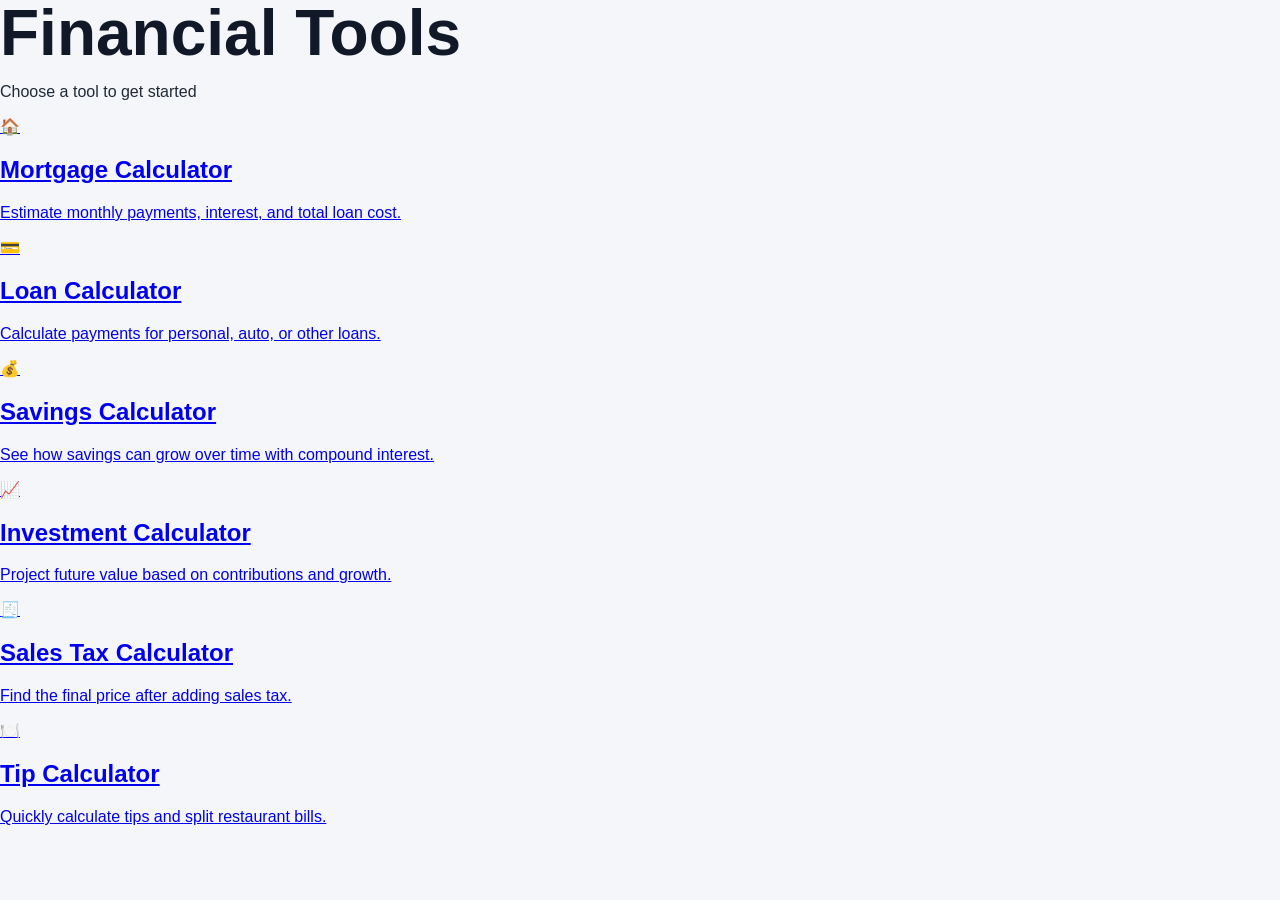
==== index.html @ abe83025 "Refactor HTML structure for financial tools page" ====
<!DOCTYPE html>
<html lang="en">
<head>
  <meta charset="UTF-8" />
  <meta name="viewport" content="width=device-width, initial-scale=1.0" />
  <title>Financial Tools</title>
  <link rel="stylesheet" href="style.css" />
</head>
<body>
  <main class="page">
    <header class="hero">
      <h1>Financial Tools</h1>
      <p>Choose a tool to get started</p>
    </header>

    <section class="tools-grid">
      <a class="tool-card" href="mortgage-calculator.html">
        <div class="tool-icon">🏠</div>
        <div class="tool-content">
          <h2>Mortgage Calculator</h2>
          <p>Estimate monthly payments, interest, and total loan cost.</p>
        </div>
      </a>

      <a class="tool-card" href="loan-calculator.html">
        <div class="tool-icon">💳</div>
        <div class="tool-content">
          <h2>Loan Calculator</h2>
          <p>Calculate payments for personal, auto, or other loans.</p>
        </div>
      </a>

      <a class="tool-card" href="savings-calculator.html">
        <div class="tool-icon">💰</div>
        <div class="tool-content">
          <h2>Savings Calculator</h2>
          <p>See how savings can grow over time with compound interest.</p>
        </div>
      </a>

      <a class="tool-card" href="investment-calculator.html">
        <div class="tool-icon">📈</div>
        <div class="tool-content">
          <h2>Investment Calculator</h2>
          <p>Project future value based on contributions and growth.</p>
        </div>
      </a>

      <a class="tool-card" href="sales-tax-calculator.html">
        <div class="tool-icon">🧾</div>
        <div class="tool-content">
          <h2>Sales Tax Calculator</h2>
          <p>Find the final price after adding sales tax.</p>
        </div>
      </a>

      <a class="tool-card" href="tip-calculator.html">
        <div class="tool-icon">🍽️</div>
        <div class="tool-content">
          <h2>Tip Calculator</h2>
          <p>Quickly calculate tips and split restaurant bills.</p>
        </div>
      </a>
    </section>
  </main>
</body>
</html>
---- style.css ----
* {
  box-sizing: border-box;
}

body {
  margin: 0;
  font-family: Arial, sans-serif;
  background: #f4f6fa;
  color: #1f2937;
}

.container {
  max-width: 1120px;
  margin: 0 auto;
  padding: 56px 20px 80px;
  text-align: center;
}

h1 {
  margin: 0;
  font-size: 64px;
  line-height: 1.05;
  font-weight: 800;
  color: #111827;
}

.subtitle {
  margin: 20px 0 42px;
  font-size: 18px;
  color: #6b7280;
}

.game-grid {
  display: grid;
  grid-template-columns: repeat(3, 1fr);
  gap: 22px;
}

.game-card {
  display: flex;
  align-items: center;
  gap: 18px;
  background: #ffffff;
  border: 1px solid #d9e0ea;
  border-radius: 22px;
  padding: 28px 22px;
  text-decoration: none;
  color: inherit;
  text-align: left;
  min-height: 145px;
  box-shadow: 0 1px 2px rgba(16, 24, 40, 0.04);
  transition: transform 0.18s ease, box-shadow 0.18s ease, border-color 0.18s ease;
}

.game-card:hover {
  transform: translateY(-2px);
  border-color: #c7d2df;
  box-shadow: 0 10px 24px rgba(16, 24, 40, 0.08);
}

.icon-box {
  width: 68px;
  height: 68px;
  border-radius: 18px;
  background: #eef3e8;
  display: flex;
  align-items: center;
  justify-content: center;
  font-size: 31px;
  flex-shrink: 0;
}

.card-text h2 {
  margin: 0 0 10px;
  font-size: 22px;
  line-height: 1.2;
  font-weight: 700;
  color: #111827;
}

.card-text p {
  margin: 0;
  font-size: 16px;
  line-height: 1.45;
  color: #4b5563;
}

@media (max-width: 980px) {
  .game-grid {
    grid-template-columns: repeat(2, 1fr);
  }

  h1 {
    font-size: 50px;
  }
}

@media (max-width: 640px) {
  .container {
    padding: 40px 16px 60px;
  }

  .game-grid {
    grid-template-columns: 1fr;
  }

  h1 {
    font-size: 38px;
  }

  .subtitle {
    font-size: 17px;
  }

  .game-card {
    padding: 22px 18px;
    min-height: auto;
  }

  .icon-box {
    width: 58px;
    height: 58px;
    font-size: 27px;
  }

  .card-text h2 {
    font-size: 20px;
  }
}
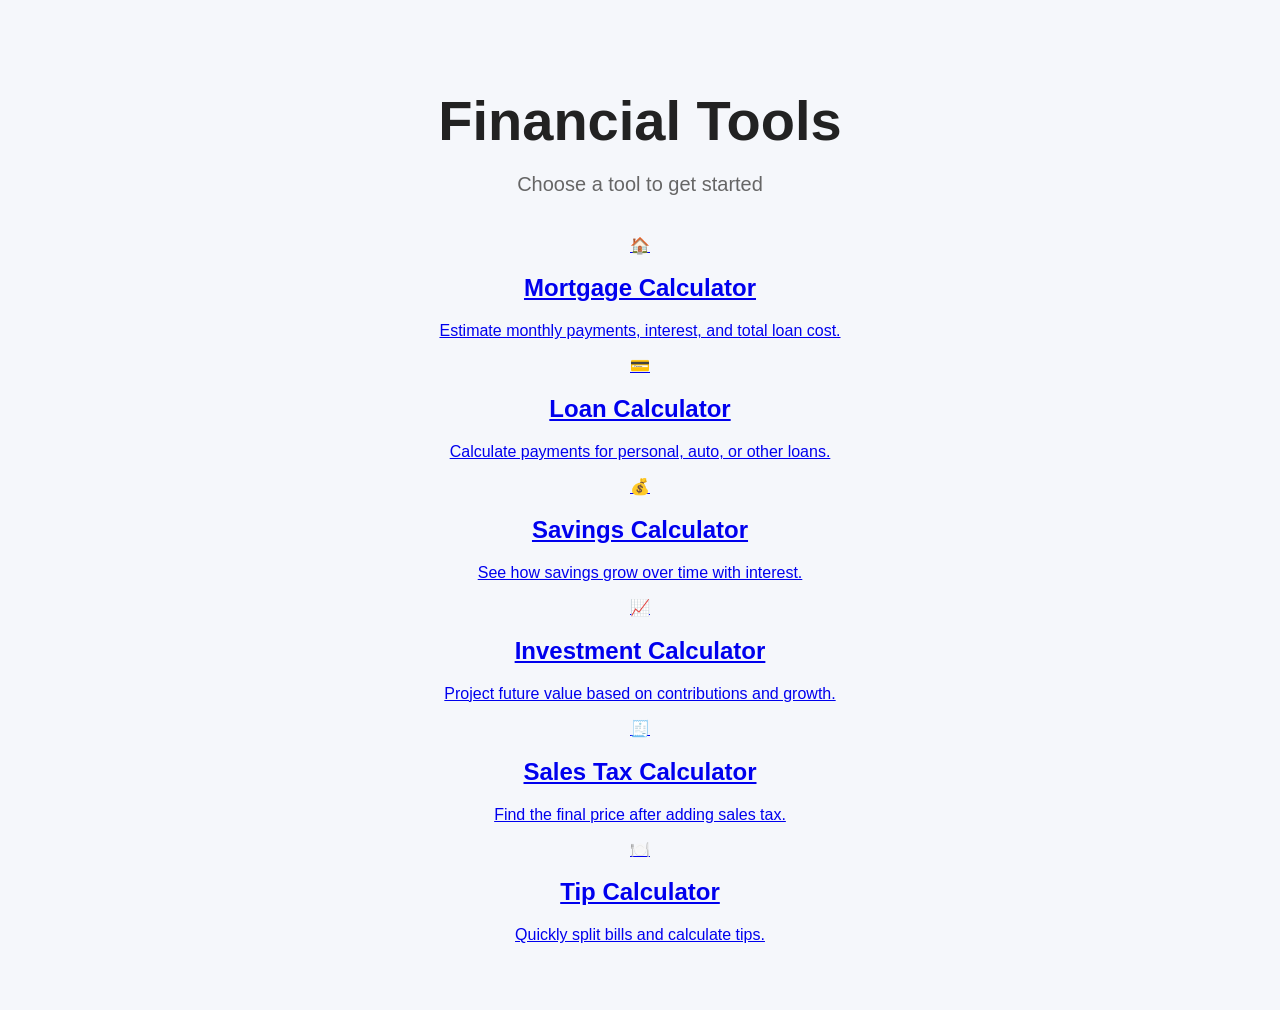
==== commit 6962b49f: "Refactor HTML structure and update content" ====
--- a/index.html
+++ b/index.html
@@ -7,61 +7,59 @@
   <link rel="stylesheet" href="style.css" />
 </head>
 <body>
-  <main class="page">
-    <header class="hero">
-      <h1>Financial Tools</h1>
-      <p>Choose a tool to get started</p>
-    </header>
+  <div class="container">
+    <h1>Financial Tools</h1>
+    <p class="subtitle">Choose a tool to get started</p>
 
-    <section class="tools-grid">
-      <a class="tool-card" href="mortgage-calculator.html">
-        <div class="tool-icon">🏠</div>
-        <div class="tool-content">
+    <div class="game-grid">
+      <a href="mortgage-calculator.html" class="game-card">
+        <div class="icon-box">🏠</div>
+        <div class="card-text">
           <h2>Mortgage Calculator</h2>
           <p>Estimate monthly payments, interest, and total loan cost.</p>
         </div>
       </a>
 
-      <a class="tool-card" href="loan-calculator.html">
-        <div class="tool-icon">💳</div>
-        <div class="tool-content">
+      <a href="#" class="game-card">
+        <div class="icon-box">💳</div>
+        <div class="card-text">
           <h2>Loan Calculator</h2>
           <p>Calculate payments for personal, auto, or other loans.</p>
         </div>
       </a>
 
-      <a class="tool-card" href="savings-calculator.html">
-        <div class="tool-icon">💰</div>
-        <div class="tool-content">
+      <a href="#" class="game-card">
+        <div class="icon-box">💰</div>
+        <div class="card-text">
           <h2>Savings Calculator</h2>
-          <p>See how savings can grow over time with compound interest.</p>
+          <p>See how savings grow over time with interest.</p>
         </div>
       </a>
 
-      <a class="tool-card" href="investment-calculator.html">
-        <div class="tool-icon">📈</div>
-        <div class="tool-content">
+      <a href="#" class="game-card">
+        <div class="icon-box">📈</div>
+        <div class="card-text">
           <h2>Investment Calculator</h2>
           <p>Project future value based on contributions and growth.</p>
         </div>
       </a>
 
-      <a class="tool-card" href="sales-tax-calculator.html">
-        <div class="tool-icon">🧾</div>
-        <div class="tool-content">
+      <a href="#" class="game-card">
+        <div class="icon-box">🧾</div>
+        <div class="card-text">
           <h2>Sales Tax Calculator</h2>
           <p>Find the final price after adding sales tax.</p>
         </div>
       </a>
 
-      <a class="tool-card" href="tip-calculator.html">
-        <div class="tool-icon">🍽️</div>
-        <div class="tool-content">
+      <a href="#" class="game-card">
+        <div class="icon-box">🍽️</div>
+        <div class="card-text">
           <h2>Tip Calculator</h2>
-          <p>Quickly calculate tips and split restaurant bills.</p>
+          <p>Quickly split bills and calculate tips.</p>
         </div>
       </a>
-    </section>
-  </main>
+    </div>
+  </div>
 </body>
 </html>
--- a/style.css
+++ b/style.css
@@ -1,129 +1 @@
-* {
-  box-sizing: border-box;
-}
-
-body {
-  margin: 0;
-  font-family: Arial, sans-serif;
-  background: #f4f6fa;
-  color: #1f2937;
-}
-
-.container {
-  max-width: 1120px;
-  margin: 0 auto;
-  padding: 56px 20px 80px;
-  text-align: center;
-}
-
-h1 {
-  margin: 0;
-  font-size: 64px;
-  line-height: 1.05;
-  font-weight: 800;
-  color: #111827;
-}
-
-.subtitle {
-  margin: 20px 0 42px;
-  font-size: 18px;
-  color: #6b7280;
-}
-
-.game-grid {
-  display: grid;
-  grid-template-columns: repeat(3, 1fr);
-  gap: 22px;
-}
-
-.game-card {
-  display: flex;
-  align-items: center;
-  gap: 18px;
-  background: #ffffff;
-  border: 1px solid #d9e0ea;
-  border-radius: 22px;
-  padding: 28px 22px;
-  text-decoration: none;
-  color: inherit;
-  text-align: left;
-  min-height: 145px;
-  box-shadow: 0 1px 2px rgba(16, 24, 40, 0.04);
-  transition: transform 0.18s ease, box-shadow 0.18s ease, border-color 0.18s ease;
-}
-
-.game-card:hover {
-  transform: translateY(-2px);
-  border-color: #c7d2df;
-  box-shadow: 0 10px 24px rgba(16, 24, 40, 0.08);
-}
-
-.icon-box {
-  width: 68px;
-  height: 68px;
-  border-radius: 18px;
-  background: #eef3e8;
-  display: flex;
-  align-items: center;
-  justify-content: center;
-  font-size: 31px;
-  flex-shrink: 0;
-}
-
-.card-text h2 {
-  margin: 0 0 10px;
-  font-size: 22px;
-  line-height: 1.2;
-  font-weight: 700;
-  color: #111827;
-}
-
-.card-text p {
-  margin: 0;
-  font-size: 16px;
-  line-height: 1.45;
-  color: #4b5563;
-}
-
-@media (max-width: 980px) {
-  .game-grid {
-    grid-template-columns: repeat(2, 1fr);
-  }
-
-  h1 {
-    font-size: 50px;
-  }
-}
-
-@media (max-width: 640px) {
-  .container {
-    padding: 40px 16px 60px;
-  }
-
-  .game-grid {
-    grid-template-columns: 1fr;
-  }
-
-  h1 {
-    font-size: 38px;
-  }
-
-  .subtitle {
-    font-size: 17px;
-  }
-
-  .game-card {
-    padding: 22px 18px;
-    min-height: auto;
-  }
-
-  .icon-box {
-    width: 58px;
-    height: 58px;
-    font-size: 27px;
-  }
-
-  .card-text h2 {
-    font-size: 20px;
-  }
-}
+* { box-sizing: border-box; } body { margin: 0; font-family: Arial, sans-serif; background: #f5f7fb; color: #222; } .home-page { max-width: 1100px; margin: 0 auto; padding: 60px 20px 80px; text-align: center; } .home-page h1 { font-size: 3.5rem; margin-bottom: 12px; } .subtitle { font-size: 1.4rem; color: #666; margin-bottom: 50px; } .tool-grid { display: grid; grid-template-columns: repeat(auto-fit, minmax(300px, 1fr)); gap: 24px; } .tool-card { display: flex; align-items: center; gap: 18px; text-align: left; text-decoration: none; color: inherit; background: #ffffff; border: 1px solid #d8dee8; border-radius: 20px; padding: 26px 22px; box-shadow: 0 2px 8px rgba(0, 0, 0, 0.04); transition: transform 0.18s ease, box-shadow 0.18s ease, border-color 0.18s ease; } .tool-card:hover { transform: translateY(-3px); box-shadow: 0 10px 22px rgba(0, 0, 0, 0.08); border-color: #b8c4d6; } .tool-icon { width: 72px; height: 72px; border-radius: 18px; background: #eef3ea; display: flex; align-items: center; justify-content: center; font-size: 2rem; flex-shrink: 0; } .tool-text h2 { margin: 0 0 8px; font-size: 1.7rem; } .tool-text p { margin: 0; font-size: 1.1rem; line-height: 1.45; color: #555; } @media (max-width: 700px) { .home-page h1 { font-size: 2.5rem; } .subtitle { font-size: 1.1rem; } .tool-card { padding: 20px 18px; } .tool-text h2 { font-size: 1.35rem; } .tool-text p { font-size: 1rem; } } body{ font-family: Arial, sans-serif; background:#f5f7fb; text-align:center; margin:0; padding:50px 20px; } h1{ font-size:56px; margin-bottom:10px; } .subtitle{ color:#666; margin-bottom:40px; font-size:20px; } .grid{ display:grid; grid-template-columns:repeat(auto-fit,minmax(320px,1fr)); gap:25px; max-width:1100px; margin:auto; } .card{ display:flex; align-items:center; gap:20px; background:white; padding:25px; border-radius:18px; text-decoration:none; color:black; border:1px solid #ddd; transition:0.2s; } .card:hover{ transform:translateY(-3px); box-shadow:0 10px 20px rgba(0,0,0,0.08); } .icon{ font-size:36px; background:#eef3ea; padding:15px; border-radius:14px; } .card h2{ margin:0; font-size:22px; } .card p{ margin:5px 0 0 0; color:#555; font-size:16px; }
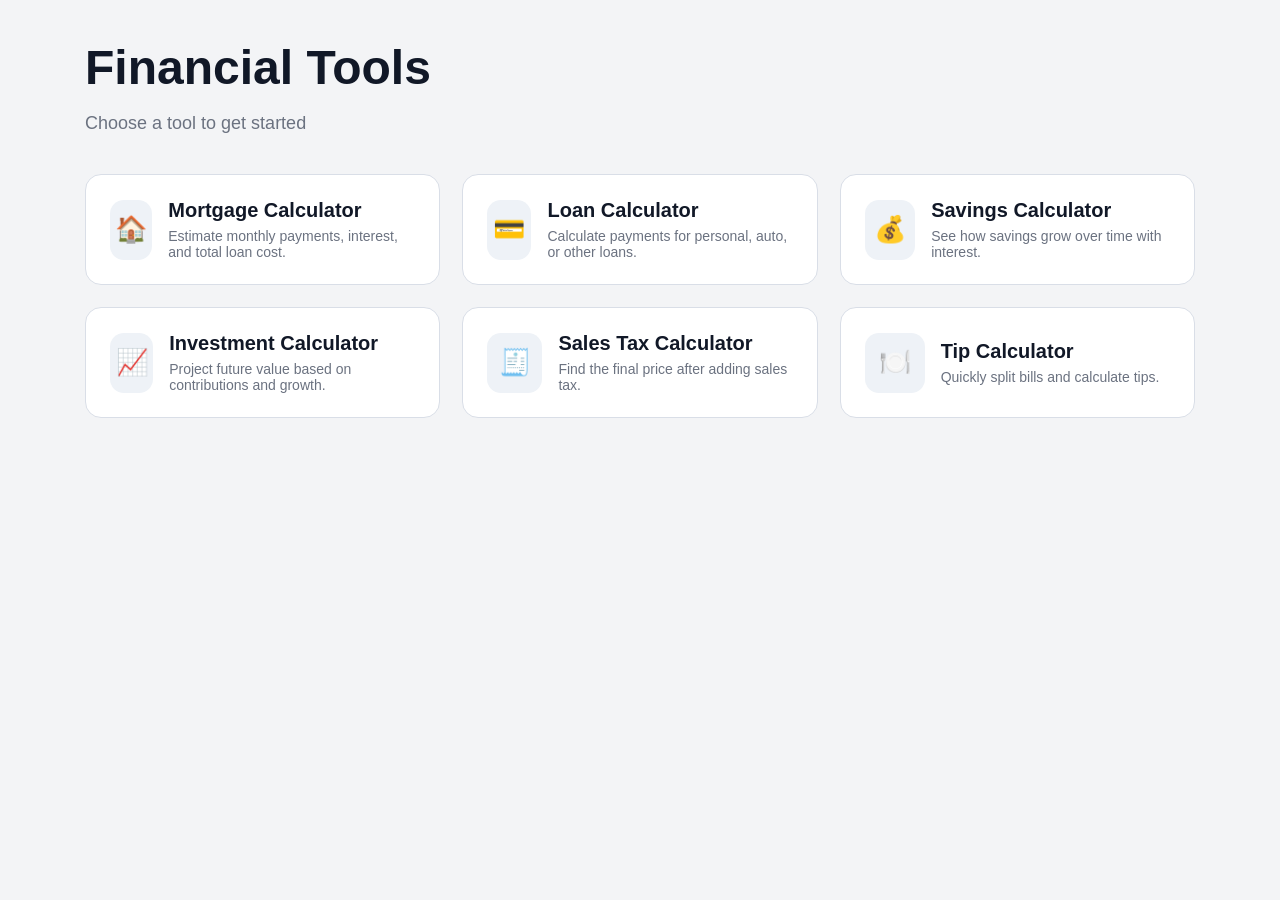
==== commit ac0a48ca: "Change stylesheet links to new CSS files Updated stylesheet links to new paths." ====
--- a/index.html
+++ b/index.html
@@ -4,7 +4,8 @@
   <meta charset="UTF-8" />
   <meta name="viewport" content="width=device-width, initial-scale=1.0" />
   <title>Financial Tools</title>
-  <link rel="stylesheet" href="style.css" />
+  <link rel="stylesheet" href="css/base.css">
+  <link rel="stylesheet" href="css/home.css">
 </head>
 <body>
   <div class="container">
--- a/css/base.css
+++ b/css/base.css
@@ -0,0 +1,33 @@
+* {
+  box-sizing: border-box;
+}
+
+body {
+  margin: 0;
+  font-family: Inter, Arial, sans-serif;
+  background: #f3f4f6;
+  color: #111827;
+}
+
+a {
+  text-decoration: none;
+  color: inherit;
+}
+
+.container {
+  max-width: 1150px;
+  margin: 0 auto;
+  padding: 40px 20px;
+}
+
+h1 {
+  margin: 0 0 10px;
+  font-size: 48px;
+  font-weight: 800;
+}
+
+.subtitle {
+  margin-bottom: 40px;
+  color: #6b7280;
+  font-size: 18px;
+}
--- a/css/home.css
+++ b/css/home.css
@@ -0,0 +1,55 @@
+.game-grid {
+  display: grid;
+  grid-template-columns: repeat(3, 1fr);
+  gap: 22px;
+}
+
+.game-card {
+  display: flex;
+  gap: 16px;
+  align-items: center;
+  background: white;
+  padding: 24px;
+  border-radius: 16px;
+  border: 1px solid #d9dee7;
+  transition: all 0.2s ease;
+}
+
+.game-card:hover {
+  transform: translateY(-3px);
+  box-shadow: 0 10px 20px rgba(0,0,0,0.06);
+}
+
+.icon-box {
+  width: 60px;
+  height: 60px;
+  border-radius: 14px;
+  background: #eef2f7;
+  display: flex;
+  align-items: center;
+  justify-content: center;
+  font-size: 26px;
+}
+
+.card-text h2 {
+  margin: 0 0 6px;
+  font-size: 20px;
+}
+
+.card-text p {
+  margin: 0;
+  color: #6b7280;
+  font-size: 14px;
+}
+
+@media (max-width: 900px) {
+  .game-grid {
+    grid-template-columns: repeat(2, 1fr);
+  }
+}
+
+@media (max-width: 600px) {
+  .game-grid {
+    grid-template-columns: 1fr;
+  }
+}
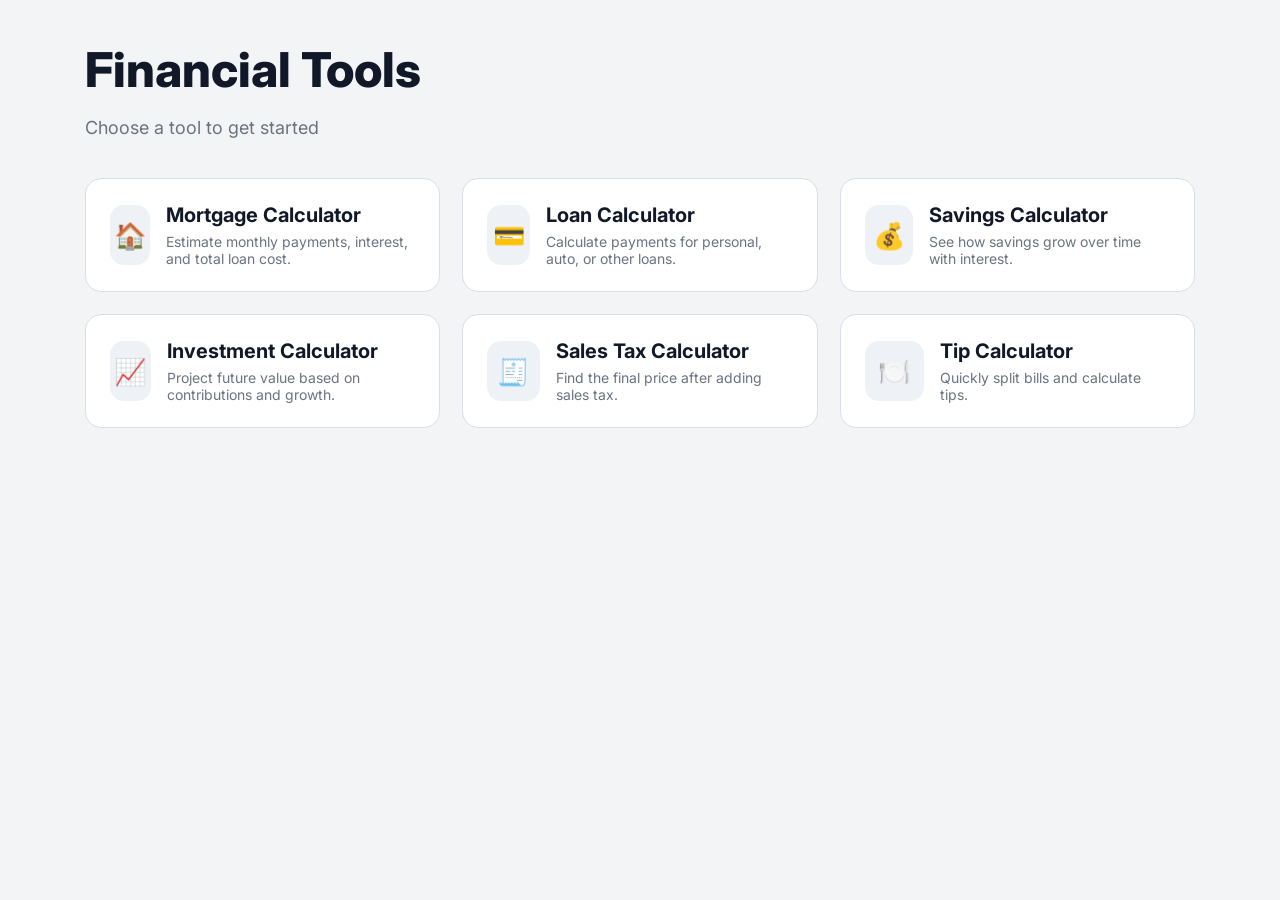
==== commit 5ef3be81: "Include Google Font 'Inter' in index.html Added Google Font 'Inter' to the HTML document." ====
--- a/index.html
+++ b/index.html
@@ -3,6 +3,10 @@
 <head>
   <meta charset="UTF-8" />
   <meta name="viewport" content="width=device-width, initial-scale=1.0" />
+
+<!-- Google Font -->
+  <link href="https://fonts.googleapis.com/css2?family=Inter:wght@400;600;700;800&display=swap" rel="stylesheet">
+
   <title>Financial Tools</title>
   <link rel="stylesheet" href="css/base.css">
   <link rel="stylesheet" href="css/home.css">
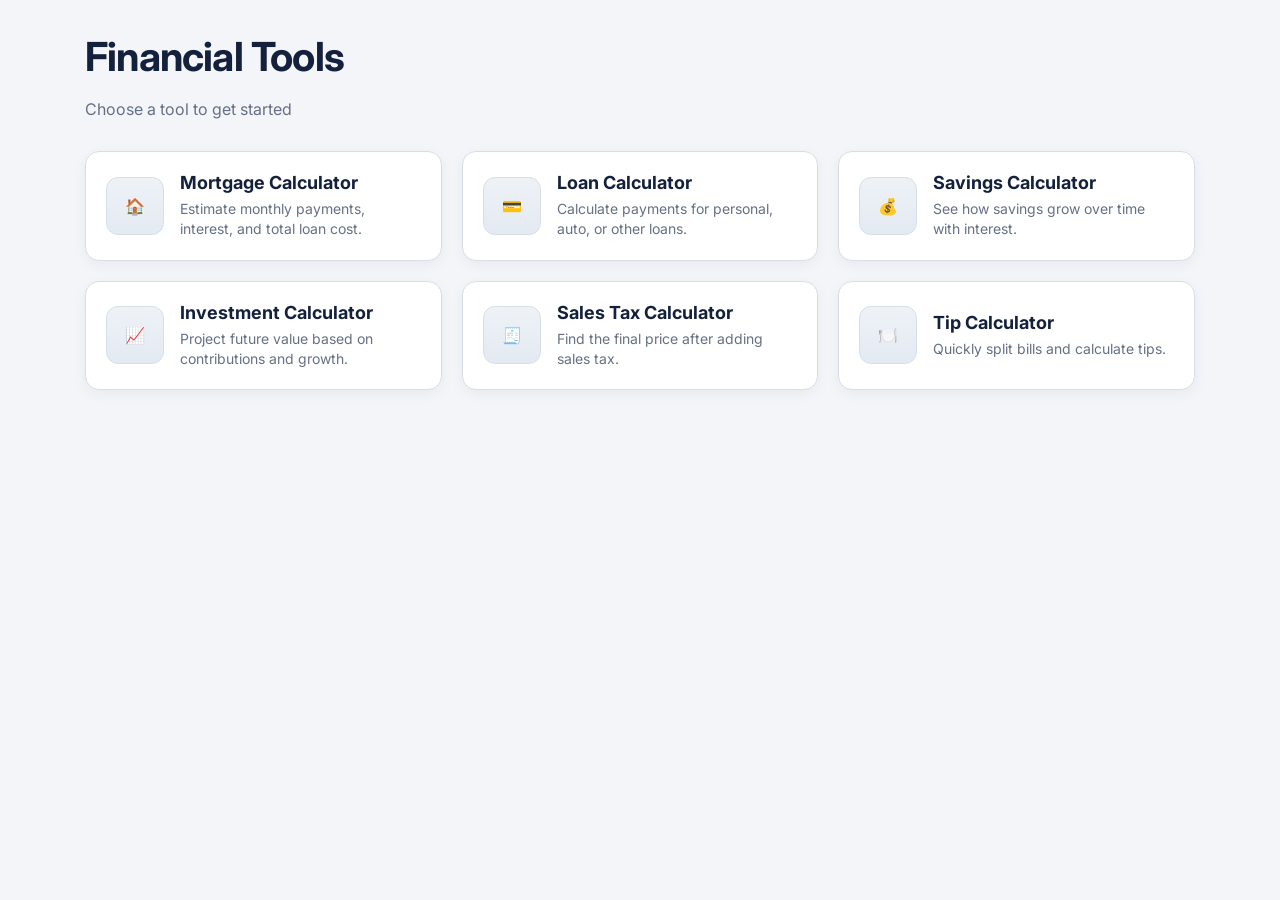
==== commit b4aadccd: "Update index.html" ====
--- a/index.html
+++ b/index.html
@@ -25,7 +25,7 @@
         </div>
       </a>
 
-      <a href="#" class="game-card">
+       <a href="loan-calculator.html" class="game-card">
         <div class="icon-box">💳</div>
         <div class="card-text">
           <h2>Loan Calculator</h2>
--- a/css/base.css
+++ b/css/base.css
@@ -4,9 +4,9 @@
 
 body {
   margin: 0;
-  font-family: Inter, Arial, sans-serif;
-  background: #f3f4f6;
-  color: #111827;
+  font-family: 'Inter', Arial, sans-serif;
+  background: #f3f5f8;
+  color: #162033;
 }
 
 a {
@@ -17,17 +17,20 @@
 .container {
   max-width: 1150px;
   margin: 0 auto;
-  padding: 40px 20px;
+  padding: 32px 20px 48px;
 }
 
 h1 {
-  margin: 0 0 10px;
-  font-size: 48px;
-  font-weight: 800;
+  margin: 0 0 8px;
+  font-size: 40px;
+  font-weight: 700;
+  letter-spacing: -0.02em;
+  color: #14213d;
 }
 
 .subtitle {
-  margin-bottom: 40px;
-  color: #6b7280;
-  font-size: 18px;
+  margin-bottom: 30px;
+  color: #667085;
+  font-size: 16px;
+  line-height: 1.5;
 }
--- a/css/home.css
+++ b/css/home.css
@@ -1,45 +1,57 @@
 .game-grid {
   display: grid;
   grid-template-columns: repeat(3, 1fr);
-  gap: 22px;
+  gap: 20px;
 }
 
 .game-card {
   display: flex;
   gap: 16px;
   align-items: center;
-  background: white;
-  padding: 24px;
-  border-radius: 16px;
-  border: 1px solid #d9dee7;
-  transition: all 0.2s ease;
+  background: #ffffff;
+  padding: 20px;
+  border-radius: 14px;
+  border: 1px solid #d8dee8;
+  box-shadow: 0 4px 14px rgba(16, 24, 40, 0.05);
+  transition: transform 0.18s ease, box-shadow 0.18s ease, border-color 0.18s ease;
 }
 
 .game-card:hover {
-  transform: translateY(-3px);
-  box-shadow: 0 10px 20px rgba(0,0,0,0.06);
+  transform: translateY(-2px);
+  box-shadow: 0 10px 24px rgba(16, 24, 40, 0.08);
+  border-color: #c7d0dc;
 }
 
 .icon-box {
-  width: 60px;
-  height: 60px;
-  border-radius: 14px;
-  background: #eef2f7;
+  width: 58px;
+  height: 58px;
+  border-radius: 12px;
+  background: linear-gradient(180deg, #eef2f7 0%, #e4eaf2 100%);
+  border: 1px solid #d8dee8;
   display: flex;
   align-items: center;
   justify-content: center;
-  font-size: 26px;
+  flex-shrink: 0;
+}
+
+.icon-box svg {
+  width: 24px;
+  height: 24px;
+  stroke: #344054;
 }
 
 .card-text h2 {
   margin: 0 0 6px;
-  font-size: 20px;
+  font-size: 18px;
+  font-weight: 700;
+  color: #14213d;
 }
 
 .card-text p {
   margin: 0;
-  color: #6b7280;
+  color: #667085;
   font-size: 14px;
+  line-height: 1.45;
 }
 
 @media (max-width: 900px) {
